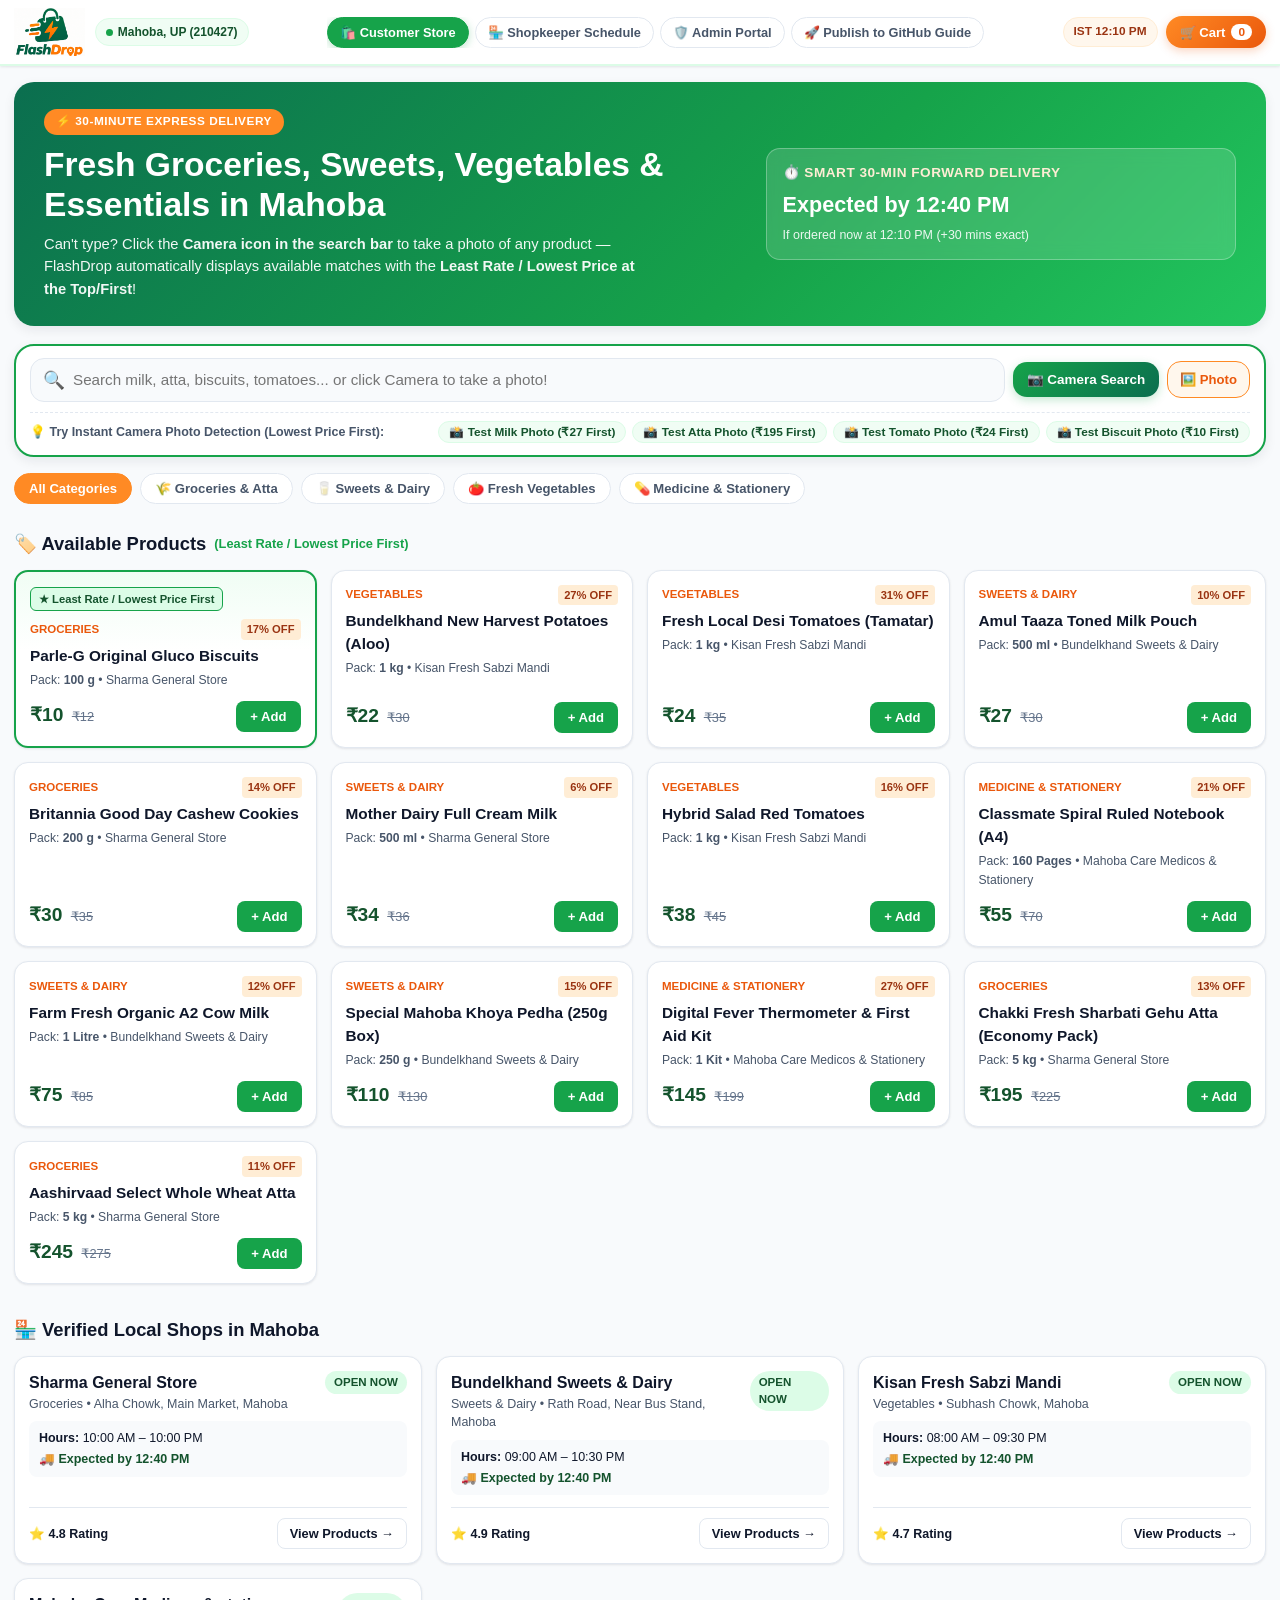
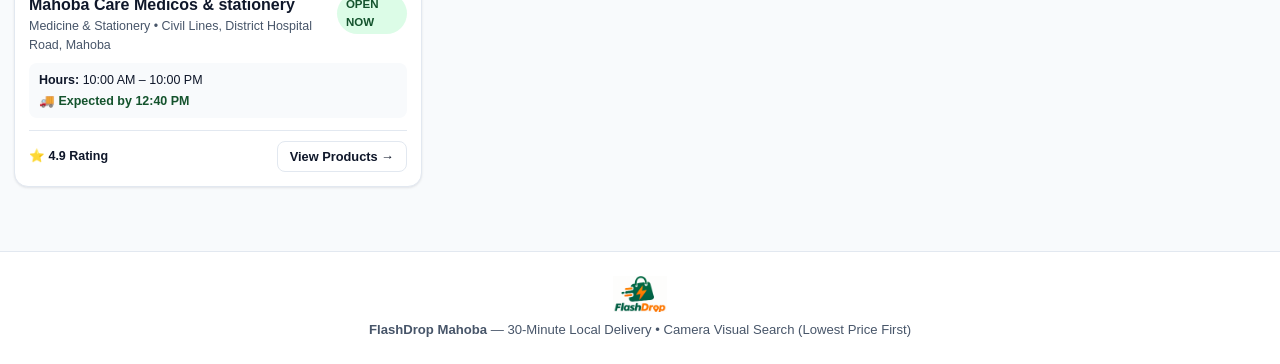
==== flashdrop-website/index.html @ 5004e1a6 "feat: add website storefront and core logic - Initialize FlashDrop website structure and styling - I" ====
<!DOCTYPE html>
<html lang="en">
<head>
  <meta charset="UTF-8" />
  <meta name="viewport" content="width=device-width, initial-scale=1.0" />
  <title>FlashDrop – 30-Minute Local Delivery & Smart Storefront</title>
  <link rel="icon" type="image/png" href="assets/flashdrop-logo.png" />
  <link rel="stylesheet" href="styles.css" />
</head>
<body>

  <!-- ====================================================================
       COMPACT RESPONSIVE HEADER (Official FlashDrop Logo on Left)
       ==================================================================== -->
  <header class="fd-header">
    <div class="fd-header-inner">
      <a href="#" class="fd-brand-group" onclick="switchPortal('customer', document.getElementById('navCustomerBtn')); return false;">
        <img
          src="assets/flashdrop-logo.png"
          alt="FlashDrop Official Logo"
          class="fd-logo-img"
        />
        <span class="fd-location-pill">
          <span class="dot"></span> Mahoba, UP (210427)
        </span>
      </a>

      <!-- Adaptive Portal Navigation -->
      <nav class="fd-nav-tabs" aria-label="Main Navigation">
        <button id="navCustomerBtn" class="fd-nav-btn active" onclick="switchPortal('customer', this)">
          🛍️ Customer Store
        </button>
        <button id="navShopkeeperBtn" class="fd-nav-btn" onclick="switchPortal('shopkeeper', this)">
          🏪 Shopkeeper Schedule
        </button>
        <button id="navAdminBtn" class="fd-nav-btn" onclick="switchPortal('admin', this)">
          🛡️ Admin Portal
        </button>
        <button id="navGithubBtn" class="fd-nav-btn github-btn" onclick="switchPortal('github', this)">
          🚀 Publish to GitHub Guide
        </button>
      </nav>

      <!-- Live IST Clock & Cart -->
      <div class="fd-header-actions">
        <span id="liveIstClock" class="fd-clock-badge">IST 10:00 AM</span>
        <button class="fd-cart-btn" onclick="openCartModal()">
          🛒 Cart <span id="headerCartCount" class="fd-cart-count">0</span>
        </button>
      </div>
    </div>
  </header>

  <!-- ====================================================================
       MAIN CONTAINER
       ==================================================================== -->
  <main class="fd-container">

    <!-- ==================================================================
         PORTAL 1: CUSTOMER STOREFRONT
         ================================================================== -->
    <section id="portal-customer" class="fd-portal-view active">

      <!-- Hero Banner + Smart 30-Minute Forward Delivery Calculator -->
      <div class="fd-hero-banner">
        <div>
          <span class="fd-hero-tag">⚡ 30-Minute Express Delivery</span>
          <h1 class="fd-hero-title">Fresh Groceries, Sweets, Vegetables & Essentials in Mahoba</h1>
          <p class="fd-hero-subtitle">
            Can't type? Click the <strong>Camera icon in the search bar</strong> to take a photo of any product — FlashDrop automatically displays available matches with the <strong>Least Rate / Lowest Price at the Top/First</strong>!
          </p>
        </div>

        <div class="fd-smart-delivery-card">
          <h3>⏱️ Smart 30-Min Forward Delivery</h3>
          <div id="heroLiveEta" class="fd-delivery-eta">Expected by 10:30 AM</div>
          <div id="heroOrderTime" class="fd-delivery-meta">Calculated live from current IST time (+30 mins)</div>
        </div>
      </div>

      <!-- Search Bar with Camera Photo Search & Lowest-Price-First Ranking -->
      <div class="fd-search-section">
        <div class="fd-search-row">
          <div class="fd-search-input-wrap">
            <span style="font-size:1.1rem;">🔍</span>
            <input
              id="fdSearchInput"
              type="text"
              class="fd-search-input"
              placeholder="Search milk, atta, biscuits, tomatoes... or click Camera to take a photo!"
            />
          </div>

          <!-- Hidden File Input for Camera Capture & Gallery Photo -->
          <input
            id="cameraFileInput"
            type="file"
            accept="image/*"
            capture="environment"
            style="display:none;"
            onchange="handlePhotoInput(event)"
          />
          <input
            id="galleryFileInput"
            type="file"
            accept="image/*"
            style="display:none;"
            onchange="handlePhotoInput(event)"
          />

          <button
            type="button"
            class="fd-camera-btn"
            onclick="document.getElementById('cameraFileInput').click()"
            title="Click a photo of any product to find the lowest price available"
          >
            📷 Camera Search
          </button>

          <button
            type="button"
            class="fd-gallery-btn"
            onclick="document.getElementById('galleryFileInput').click()"
            title="Upload product photo from gallery"
          >
            🖼️ Photo
          </button>
        </div>

        <!-- Instant Demo Camera Presets for Quick Testing -->
        <div class="fd-search-helper">
          <span>💡 <strong>Try Instant Camera Photo Detection (Lowest Price First):</strong></span>
          <div class="fd-quick-photo-chips">
            <button class="fd-photo-chip" onclick="triggerQuickCameraPreset('milk', 'Fresh Milk Pack')">📸 Test Milk Photo (₹27 First)</button>
            <button class="fd-photo-chip" onclick="triggerQuickCameraPreset('atta', 'Chakki Fresh Wheat Atta')">📸 Test Atta Photo (₹195 First)</button>
            <button class="fd-photo-chip" onclick="triggerQuickCameraPreset('tomato', 'Fresh Farm Tomatoes')">📸 Test Tomato Photo (₹24 First)</button>
            <button class="fd-photo-chip" onclick="triggerQuickCameraPreset('biscuit', 'Biscuits Pack')">📸 Test Biscuit Photo (₹10 First)</button>
          </div>
        </div>

        <!-- Visual Search & Lowest-Price-First Result Banner -->
        <div id="visualSearchBanner" class="fd-visual-banner"></div>
      </div>

      <!-- Category Filter Pills -->
      <div class="fd-categories">
        <button class="fd-cat-pill active" onclick="selectCategory('All', this)">All Categories</button>
        <button class="fd-cat-pill" onclick="selectCategory('Groceries', this)">🌾 Groceries & Atta</button>
        <button class="fd-cat-pill" onclick="selectCategory('Sweets', this)">🥛 Sweets & Dairy</button>
        <button class="fd-cat-pill" onclick="selectCategory('Vegetables', this)">🍅 Fresh Vegetables</button>
        <button class="fd-cat-pill" onclick="selectCategory('Medicine', this)">💊 Medicine & Stationery</button>
      </div>

      <!-- Products Section (Sorted with Least Rate / Lowest Price First!) -->
      <div id="productsSection" class="fd-section-header">
        <h2 class="fd-section-title">
          🏷️ Available Products <span style="font-size:0.8rem; font-weight:700; color:var(--fd-green-primary);">(Least Rate / Lowest Price First)</span>
        </h2>
      </div>
      <div id="productsGrid" class="fd-grid-products"></div>

      <!-- Local Mahoba Partner Shops -->
      <div class="fd-section-header" style="margin-top:32px;">
        <h2 class="fd-section-title">🏪 Verified Local Shops in Mahoba</h2>
      </div>
      <div id="shopsGrid" class="fd-grid-shops"></div>

    </section>

    <!-- ==================================================================
         PORTAL 2: SHOPKEEPER DASHBOARD & SMART SCHEDULE SYSTEM
         ================================================================== -->
    <section id="portal-shopkeeper" class="fd-portal-view">
      <div class="fd-section-header">
        <h2 class="fd-section-title">🏪 Shopkeeper Smart Schedule & Inventory Dashboard</h2>
        <span id="skLiveStatusBadge" class="fd-status-badge open">OPEN NOW</span>
      </div>

      <div class="fd-two-col">
        <!-- Card 1: Default 10 AM - 10 PM & Auto Opening / Closing -->
        <div class="fd-card">
          <div>
            <h3 style="font-size:1.05rem; font-weight:800; margin-bottom:6px; color:var(--fd-green-deep);">
              ⏰ Shop Timing & Auto-Schedule Control
            </h3>
            <p style="font-size:0.8rem; color:var(--fd-text-secondary); margin-bottom:14px;">
              Default Timing: <strong>10:00 AM Opening</strong> and <strong>10:00 PM Closing</strong>. Auto-Opening and Auto-Closing are ON by default.
            </p>

            <div class="fd-two-col" style="gap:10px;">
              <div class="fd-form-group">
                <label for="skOpeningTime">Default Opening Time</label>
                <input id="skOpeningTime" type="text" class="fd-input" value="10:00 AM" />
              </div>
              <div class="fd-form-group">
                <label for="skClosingTime">Default Closing Time</label>
                <input id="skClosingTime" type="text" class="fd-input" value="10:00 PM" />
              </div>
            </div>

            <div class="fd-form-group" style="display:flex; align-items:center; gap:8px;">
              <input id="skAutoOpen" type="checkbox" checked />
              <label for="skAutoOpen" style="margin:0;"><strong>Automatic Opening ON</strong> (Opens shop automatically at Opening Time)</label>
            </div>

            <div class="fd-form-group" style="display:flex; align-items:center; gap:8px;">
              <input id="skAutoClose" type="checkbox" checked />
              <label for="skAutoClose" style="margin:0;"><strong>Automatic Closing ON</strong> (Closes shop automatically at Closing Time)</label>
            </div>

            <div style="display:flex; gap:8px; flex-wrap:wrap; margin-top:14px;">
              <button class="fd-btn-primary" onclick="saveShopkeeperSchedule()">💾 Save Schedule</button>
              <button class="fd-btn-outline" onclick="setManualShopOverride(true)">Force Open Now</button>
              <button class="fd-btn-orange" onclick="setManualShopOverride(false)">Manual Close Now</button>
            </div>
          </div>
        </div>

        <!-- Card 2: Late-Night Order Decision (Within 30 Mins of Closing) -->
        <div class="fd-card">
          <div>
            <h3 style="font-size:1.05rem; font-weight:800; margin-bottom:6px; color:var(--fd-orange-dark);">
              🌙 Late-Night Order Decision (Near Closing Time)
            </h3>
            <p style="font-size:0.8rem; color:var(--fd-text-secondary); margin-bottom:12px;">
              When an order is placed within 30 minutes before closing (e.g., 9:30 PM – 10:00 PM), choose whether to deliver tonight or schedule for tomorrow's opening (+30 mins):
            </p>

            <div style="display:flex; gap:10px; flex-wrap:wrap; margin-bottom:12px;">
              <button class="fd-btn-primary" onclick="setLateNightDecision('today')">⚡ Deliver Today (+30 Mins)</button>
              <button class="fd-btn-orange" onclick="setLateNightDecision('tomorrow')">🌅 Deliver Tomorrow (Opening + 30 Mins)</button>
            </div>

            <div id="lateNightDecisionPreview" style="background:var(--fd-orange-soft); border:1px solid var(--fd-orange-primary); padding:10px 12px; border-radius:8px; font-size:0.82rem;"></div>

            <!-- Add Product Form -->
            <hr style="border:none; border-top:1px solid var(--fd-border); margin:16px 0;" />
            <h4 style="font-size:0.95rem; font-weight:800; margin-bottom:8px;">➕ Upload New Product to Catalog</h4>
            <form onsubmit="handleAddNewProduct(event)">
              <div class="fd-two-col" style="gap:8px;">
                <div class="fd-form-group">
                  <label>Product Name</label>
                  <input id="newProdName" type="text" class="fd-input" placeholder="e.g. Amul Gold Milk" required />
                </div>
                <div class="fd-form-group">
                  <label>Category</label>
                  <select id="newProdCategory" class="fd-select">
                    <option value="Groceries">Groceries</option>
                    <option value="Sweets & Dairy">Sweets & Dairy</option>
                    <option value="Vegetables">Vegetables</option>
                    <option value="Medicine & Stationery">Medicine & Stationery</option>
                  </select>
                </div>
              </div>
              <div class="fd-two-col" style="gap:8px;">
                <div class="fd-form-group">
                  <label>Selling Rate / Price (₹)</label>
                  <input id="newProdPrice" type="number" class="fd-input" placeholder="25" required />
                </div>
                <div class="fd-form-group">
                  <label>MRP (₹) & Pack Unit</label>
                  <div style="display:flex; gap:6px;">
                    <input id="newProdMrp" type="number" class="fd-input" placeholder="30" required />
                    <input id="newProdUnit" type="text" class="fd-input" placeholder="500 ml" required />
                  </div>
                </div>
              </div>
              <button type="submit" class="fd-btn-primary">Upload Product</button>
            </form>
          </div>
        </div>
      </div>

      <!-- Custom 7-Day Weekly Schedule Table -->
      <div class="fd-card" style="margin-top:16px;">
        <h3 style="font-size:1rem; font-weight:800; margin-bottom:4px;">📅 Custom 7-Day Weekly Schedule (Monday – Sunday)</h3>
        <p style="font-size:0.78rem; color:var(--fd-text-secondary);">
          Customize opening/closing hours for individual days or mark a weekly holiday. Next-day delivery automatically skips closed holidays.
        </p>
        <div style="overflow-x:auto;">
          <table class="fd-schedule-table">
            <thead>
              <tr>
                <th>Day of Week</th>
                <th>Opening Time</th>
                <th>Closing Time</th>
                <th>Status</th>
              </tr>
            </thead>
            <tbody id="skWeeklyTableBody"></tbody>
          </table>
        </div>
      </div>
    </section>

    <!-- ==================================================================
         PORTAL 3: ADMIN PORTAL
         ================================================================== -->
    <section id="portal-admin" class="fd-portal-view">
      <div class="fd-section-header">
        <h2 class="fd-section-title">🛡️ FlashDrop Admin Master Control</h2>
      </div>
      <div class="fd-card">
        <h3 style="font-size:1rem; font-weight:800; margin-bottom:6px;">Registered Mahoba Shops & Schedule Override</h3>
        <p style="font-size:0.8rem; color:var(--fd-text-secondary); margin-bottom:12px;">
          Temporarily disabling a shop closes it for immediate orders while preserving its saved 7-day weekly schedule.
        </p>
        <div style="overflow-x:auto;">
          <table class="fd-schedule-table">
            <thead>
              <tr>
                <th>Shop Name & Location</th>
                <th>Operating Hours</th>
                <th>Live Status</th>
                <th>Admin Action</th>
              </tr>
            </thead>
            <tbody id="adminShopsTableBody"></tbody>
          </table>
        </div>
      </div>
    </section>

    <!-- ==================================================================
         PORTAL 4: STEP-BY-STEP GITHUB PUBLISHING GUIDE
         ================================================================== -->
    <section id="portal-github" class="fd-portal-view">
      <div class="fd-section-header">
        <h2 class="fd-section-title">🚀 Step-by-Step: How to Publish Your FlashDrop Website on GitHub Pages</h2>
      </div>

      <div class="fd-step-card">
        <h3 style="font-size:1rem; font-weight:800; color:var(--fd-green-deep);">📁 Where is the Website Code Located?</h3>
        <p style="font-size:0.86rem; color:var(--fd-text-secondary); margin-top:4px;">
          All website files are cleanly organized inside the <strong><code>/flashdrop-website</code></strong> folder in your project explorer:
        </p>
        <ul style="font-size:0.84rem; margin:8px 0 0 20px; color:var(--fd-text-main);">
          <li><code>flashdrop-website/index.html</code> — Complete responsive HTML structure</li>
          <li><code>flashdrop-website/styles.css</code> — Official FlashDrop Green (<code>#16A34A</code>) & Orange (<code>#FF8A24</code>) styles</li>
          <li><code>flashdrop-website/app.js</code> — Camera Photo Search, Lowest-Price-First ranking, and 30-Minute Delivery engine</li>
          <li><code>flashdrop-website/assets/flashdrop-logo.png</code> — Your official FlashDrop logo</li>
          <li><code>flashdrop-website/GITHUB_PUBLISH_GUIDE.md</code> — Printable step-by-step instructions</li>
        </ul>
      </div>

      <!-- METHOD A: EASIEST NO-CODE BROWSER UPLOAD -->
      <h3 style="margin:20px 0 10px; font-size:1.05rem; font-weight:900; color:var(--fd-orange-dark);">
        Option A: Easiest Method (Upload Directly on GitHub.com — No Terminal Needed)
      </h3>

      <div class="fd-step-card orange">
        <h4>Step 1: Download the Project from AI Studio</h4>
        <p style="font-size:0.84rem; color:var(--fd-text-secondary); margin-top:4px;">
          Click the <strong>Settings / Export</strong> icon in AI Studio and choose <strong>Download ZIP</strong>. Extract the ZIP on your computer and open the <strong><code>flashdrop-website</code></strong> folder.
        </p>
      </div>

      <div class="fd-step-card orange">
        <h4>Step 2: Create a New Repository on GitHub</h4>
        <p style="font-size:0.84rem; color:var(--fd-text-secondary); margin-top:4px;">
          1. Go to <a href="https://github.com/new" target="_blank" rel="noopener">github.com/new</a> and sign in.<br/>
          2. Enter Repository Name: <strong><code>flashdrop-website</code></strong>.<br/>
          3. Select <strong>Public</strong> and click <strong>Create repository</strong>.
        </p>
      </div>

      <div class="fd-step-card orange">
        <h4>Step 3: Upload the Contents of <code>flashdrop-website</code></h4>
        <p style="font-size:0.84rem; color:var(--fd-text-secondary); margin-top:4px;">
          1. On your new GitHub repository page, click <strong>"uploading an existing file"</strong>.<br/>
          2. Drag and drop <code>index.html</code>, <code>styles.css</code>, <code>app.js</code>, <code>GITHUB_PUBLISH_GUIDE.md</code>, and the <code>assets</code> folder from inside <code>flashdrop-website/</code> into the browser window.<br/>
          3. Click the green <strong>Commit changes</strong> button.
        </p>
      </div>

      <div class="fd-step-card orange">
        <h4>Step 4: Turn On Free GitHub Pages Hosting</h4>
        <p style="font-size:0.84rem; color:var(--fd-text-secondary); margin-top:4px;">
          1. Inside your GitHub repository, click <strong>Settings</strong> (top tab) → <strong>Pages</strong> (left sidebar).<br/>
          2. Under <strong>Build and deployment → Branch</strong>, change <code>None</code> to <strong><code>main</code></strong> and folder <strong><code>/ (root)</code></strong>, then click <strong>Save</strong>.<br/>
          3. Wait 60 seconds and refresh — your live website link will appear at:<br/>
          <strong><code>https://&lt;your-github-username&gt;.github.io/flashdrop-website/</code></strong>
        </p>
      </div>

      <!-- METHOD B: GIT COMMAND LINE -->
      <h3 style="margin:24px 0 10px; font-size:1.05rem; font-weight:900; color:var(--fd-green-deep);">
        Option B: Publish Using Git Terminal Commands (One-Click Copy)
      </h3>

      <div class="fd-step-card">
        <h4>Run these commands inside the <code>flashdrop-website</code> folder:</h4>
        <div class="fd-code-box">
          <code id="gitCmdBlock">cd flashdrop-website
git init
git add .
git commit -m "Publish official FlashDrop website"
git branch -M main
git remote add origin https://github.com/YOUR_USERNAME/flashdrop-website.git
git push -u origin main</code>
          <button class="fd-copy-btn" onclick="copyCodeText('gitCmdBlock', this)">Copy Commands</button>
        </div>
      </div>
    </section>

  </main>

  <!-- ====================================================================
       CART & SMART 30-MINUTE CHECKOUT MODAL
       ==================================================================== -->
  <div id="cartModalBackdrop" class="fd-modal-backdrop" onclick="if(event.target===this) closeCartModal()">
    <div class="fd-modal">
      <div style="display:flex; justify-content:space-between; align-items:center; margin-bottom:12px;">
        <h3 style="font-size:1.1rem; font-weight:900;">🛒 Your FlashDrop Cart</h3>
        <button class="fd-btn-outline" onclick="closeCartModal()">Close ✕</button>
      </div>
      <div id="cartItemsContainer"></div>
    </div>
  </div>

  <!-- ====================================================================
       FOOTER
       ==================================================================== -->
  <footer class="fd-footer">
    <div style="max-width:1280px; margin:0 auto; display:flex; flex-direction:column; align-items:center; gap:8px;">
      <img src="assets/flashdrop-logo.png" alt="FlashDrop Logo" style="height:36px; width:auto; object-fit:contain;" />
      <div><strong>FlashDrop Mahoba</strong> — 30-Minute Local Delivery • Camera Visual Search (Lowest Price First)</div>
    </div>
  </footer>

  <script src="app.js"></script>
</body>
</html>
---- flashdrop-website/styles.css ----
/* ==========================================================================
   FlashDrop Official Website & Web Storefront Stylesheet
   Brand Colors: FlashDrop Green (#16A34A / #0B6E4F) & Orange (#FF8A24 / #EA580C)
   Responsive & Adaptive across Mobile, Tablet, Foldable, and Desktop
   ========================================================================== */

:root {
  /* Official FlashDrop Brand Palette (Matches Android App Theme) */
  --fd-green-primary: #16A34A;
  --fd-green-dark: #0B6E4F;
  --fd-green-deep: #14532D;
  --fd-green-light: #DCFCE7;
  --fd-green-soft: #F0FDF4;

  --fd-orange-primary: #FF8A24;
  --fd-orange-dark: #EA580C;
  --fd-orange-deep: #9A3412;
  --fd-orange-light: #FFEDD5;
  --fd-orange-soft: #FFF7ED;

  /* Neutrals & Surfaces */
  --fd-bg: #F8FAFC;
  --fd-surface: #FFFFFF;
  --fd-surface-alt: #F1F5F9;
  --fd-border: #E2E8F0;
  --fd-text-main: #0F172A;
  --fd-text-secondary: #475569;
  --fd-text-muted: #64748B;

  /* Status Colors */
  --fd-danger: #DC2626;
  --fd-danger-light: #FEE2E2;
  --fd-warning: #D97706;
  --fd-warning-light: #FEF3C7;

  /* Elevation & Radius */
  --fd-shadow-sm: 0 1px 3px rgba(15, 23, 42, 0.06), 0 1px 2px rgba(15, 23, 42, 0.04);
  --fd-shadow-md: 0 4px 12px rgba(15, 23, 42, 0.08);
  --fd-shadow-lg: 0 12px 28px rgba(15, 23, 42, 0.12);
  --fd-radius-sm: 8px;
  --fd-radius-md: 14px;
  --fd-radius-lg: 20px;
  --fd-radius-pill: 9999px;
}

* {
  box-sizing: border-box;
  margin: 0;
  padding: 0;
}

html {
  scroll-behavior: smooth;
  -webkit-text-size-adjust: 100%;
}

body {
  font-family: 'Inter', -apple-system, BlinkMacSystemFont, 'Segoe UI', Roboto, Oxygen, Ubuntu, sans-serif;
  background-color: var(--fd-bg);
  color: var(--fd-text-main);
  line-height: 1.5;
  overflow-x: hidden;
}

/* ==========================================================================
   1. RESPONSIVE LOGO SIZING (STRICT PROPORTIONAL FIT, NO CROPPING/STRETCHING)
   Small mobile: 32-36px | Normal mobile: 38-42px | Large mobile: 42-46px | Tablet+: 44-52px
   ========================================================================== */
.fd-logo-img {
  height: 34px;
  width: auto;
  max-width: 150px;
  object-fit: contain;
  display: block;
  flex-shrink: 0;
}

@media (min-width: 380px) {
  .fd-logo-img {
    height: 40px;
    max-width: 170px;
  }
}

@media (min-width: 430px) {
  .fd-logo-img {
    height: 44px;
    max-width: 185px;
  }
}

@media (min-width: 768px) {
  .fd-logo-img {
    height: 48px;
    max-width: 210px;
  }
}

/* ==========================================================================
   2. COMPACT ADAPTIVE HEADER
   ========================================================================== */
.fd-header {
  position: sticky;
  top: 0;
  z-index: 100;
  background: var(--fd-surface);
  border-bottom: 2px solid var(--fd-green-light);
  box-shadow: var(--fd-shadow-sm);
}

.fd-header-inner {
  max-width: 1280px;
  margin: 0 auto;
  padding: 8px 14px;
  display: flex;
  align-items: center;
  justify-content: space-between;
  gap: 10px;
  flex-wrap: wrap;
}

.fd-brand-group {
  display: flex;
  align-items: center;
  gap: 10px;
  text-decoration: none;
  color: inherit;
}

.fd-location-pill {
  display: inline-flex;
  align-items: center;
  gap: 5px;
  background: var(--fd-green-soft);
  border: 1px solid var(--fd-green-light);
  color: var(--fd-green-deep);
  padding: 4px 10px;
  border-radius: var(--fd-radius-pill);
  font-size: 0.75rem;
  font-weight: 700;
}

.fd-location-pill .dot {
  width: 7px;
  height: 7px;
  background: var(--fd-green-primary);
  border-radius: 50%;
  display: inline-block;
}

.fd-nav-tabs {
  display: flex;
  align-items: center;
  gap: 6px;
  overflow-x: auto;
  scrollbar-width: none;
}

.fd-nav-tabs::-webkit-scrollbar {
  display: none;
}

.fd-nav-btn {
  border: 1px solid var(--fd-border);
  background: var(--fd-surface);
  color: var(--fd-text-secondary);
  padding: 7px 12px;
  border-radius: var(--fd-radius-pill);
  font-size: 0.8rem;
  font-weight: 700;
  cursor: pointer;
  white-space: nowrap;
  transition: all 0.2s ease;
  display: inline-flex;
  align-items: center;
  gap: 5px;
}

.fd-nav-btn:hover {
  border-color: var(--fd-green-primary);
  color: var(--fd-green-primary);
  background: var(--fd-green-soft);
}

.fd-nav-btn.active {
  background: var(--fd-green-primary);
  color: #FFFFFF;
  border-color: var(--fd-green-primary);
  box-shadow: 0 2px 8px rgba(22, 163, 74, 0.28);
}

.fd-nav-btn.github-btn.active,
.fd-nav-btn.github-btn:hover {
  background: var(--fd-orange-primary);
  border-color: var(--fd-orange-primary);
  color: #FFFFFF;
}

.fd-header-actions {
  display: flex;
  align-items: center;
  gap: 8px;
}

.fd-clock-badge {
  background: var(--fd-orange-soft);
  border: 1px solid var(--fd-orange-light);
  color: var(--fd-orange-deep);
  font-size: 0.74rem;
  font-weight: 700;
  padding: 5px 10px;
  border-radius: var(--fd-radius-pill);
  white-space: nowrap;
}

.fd-cart-btn {
  background: linear-gradient(135deg, var(--fd-orange-primary), var(--fd-orange-dark));
  color: #FFFFFF;
  border: none;
  padding: 8px 14px;
  border-radius: var(--fd-radius-pill);
  font-weight: 800;
  font-size: 0.82rem;
  cursor: pointer;
  display: inline-flex;
  align-items: center;
  gap: 6px;
  box-shadow: 0 3px 10px rgba(234, 88, 12, 0.25);
}

.fd-cart-count {
  background: #FFFFFF;
  color: var(--fd-orange-dark);
  padding: 1px 7px;
  border-radius: var(--fd-radius-pill);
  font-size: 0.74rem;
  font-weight: 900;
}

/* ==========================================================================
   3. HERO & SMART 30-MINUTE DELIVERY BANNER
   ========================================================================== */
.fd-container {
  max-width: 1280px;
  margin: 0 auto;
  padding: 16px 14px 64px;
}

.fd-hero-banner {
  background: linear-gradient(135deg, var(--fd-green-dark) 0%, var(--fd-green-primary) 62%, #22C55E 100%);
  border-radius: var(--fd-radius-lg);
  padding: 20px;
  color: #FFFFFF;
  display: grid;
  grid-template-columns: 1fr;
  gap: 16px;
  box-shadow: var(--fd-shadow-md);
  margin-bottom: 18px;
  position: relative;
  overflow: hidden;
}

@media (min-width: 768px) {
  .fd-hero-banner {
    grid-template-columns: 1.5fr 1fr;
    align-items: center;
    padding: 26px 30px;
  }
}

.fd-hero-tag {
  display: inline-flex;
  align-items: center;
  gap: 6px;
  background: var(--fd-orange-primary);
  color: #FFFFFF;
  font-weight: 800;
  font-size: 0.74rem;
  padding: 4px 12px;
  border-radius: var(--fd-radius-pill);
  text-transform: uppercase;
  letter-spacing: 0.5px;
  margin-bottom: 10px;
}

.fd-hero-title {
  font-size: clamp(1.35rem, 3vw, 2.1rem);
  font-weight: 900;
  line-height: 1.2;
  margin-bottom: 8px;
}

.fd-hero-subtitle {
  font-size: 0.92rem;
  opacity: 0.94;
  max-width: 600px;
}

.fd-smart-delivery-card {
  background: rgba(255, 255, 255, 0.14);
  backdrop-filter: blur(8px);
  border: 1px solid rgba(255, 255, 255, 0.28);
  border-radius: var(--fd-radius-md);
  padding: 14px 16px;
}

.fd-smart-delivery-card h3 {
  font-size: 0.85rem;
  text-transform: uppercase;
  letter-spacing: 0.5px;
  color: var(--fd-orange-light);
  margin-bottom: 6px;
}

.fd-delivery-eta {
  font-size: 1.35rem;
  font-weight: 900;
  color: #FFFFFF;
  margin-bottom: 4px;
}

.fd-delivery-meta {
  font-size: 0.78rem;
  opacity: 0.9;
}

/* ==========================================================================
   4. SEARCH BAR WITH CAMERA PHOTO SEARCH & LOWEST-PRICE-FIRST SORT
   ========================================================================== */
.fd-search-section {
  background: var(--fd-surface);
  border: 2px solid var(--fd-green-primary);
  border-radius: var(--fd-radius-lg);
  padding: 12px 14px;
  box-shadow: var(--fd-shadow-md);
  margin-bottom: 16px;
}

.fd-search-row {
  display: flex;
  align-items: center;
  gap: 8px;
  flex-wrap: wrap;
}

.fd-search-input-wrap {
  flex: 1;
  min-width: 200px;
  display: flex;
  align-items: center;
  gap: 8px;
  background: var(--fd-bg);
  border: 1px solid var(--fd-border);
  border-radius: var(--fd-radius-md);
  padding: 8px 12px;
}

.fd-search-input {
  width: 100%;
  border: none;
  background: transparent;
  font-size: 0.95rem;
  color: var(--fd-text-main);
  outline: none;
}

.fd-camera-btn {
  background: linear-gradient(135deg, var(--fd-green-primary), var(--fd-green-dark));
  color: #FFFFFF;
  border: none;
  border-radius: var(--fd-radius-md);
  padding: 10px 14px;
  font-size: 0.84rem;
  font-weight: 800;
  cursor: pointer;
  display: inline-flex;
  align-items: center;
  gap: 6px;
  box-shadow: 0 3px 10px rgba(22, 163, 74, 0.25);
  transition: transform 0.15s ease;
}

.fd-camera-btn:hover {
  transform: translateY(-1px);
}

.fd-gallery-btn {
  background: var(--fd-orange-soft);
  color: var(--fd-orange-dark);
  border: 1px solid var(--fd-orange-primary);
  border-radius: var(--fd-radius-md);
  padding: 10px 12px;
  font-size: 0.82rem;
  font-weight: 800;
  cursor: pointer;
  display: inline-flex;
  align-items: center;
  gap: 5px;
}

.fd-search-helper {
  display: flex;
  align-items: center;
  justify-content: space-between;
  flex-wrap: wrap;
  gap: 8px;
  margin-top: 10px;
  padding-top: 8px;
  border-top: 1px dashed var(--fd-border);
  font-size: 0.78rem;
  color: var(--fd-text-secondary);
}

.fd-quick-photo-chips {
  display: flex;
  align-items: center;
  gap: 6px;
  flex-wrap: wrap;
}

.fd-photo-chip {
  background: var(--fd-green-soft);
  border: 1px solid var(--fd-green-light);
  color: var(--fd-green-deep);
  border-radius: var(--fd-radius-pill);
  padding: 3px 10px;
  font-size: 0.74rem;
  font-weight: 700;
  cursor: pointer;
}

.fd-photo-chip:hover {
  background: var(--fd-green-primary);
  color: #FFFFFF;
}

/* Visual Search Result Banner */
.fd-visual-banner {
  margin-top: 12px;
  background: var(--fd-green-soft);
  border: 1.5px solid var(--fd-green-primary);
  border-radius: var(--fd-radius-md);
  padding: 12px 14px;
  display: none;
}

.fd-visual-banner.active {
  display: block;
}

.fd-visual-banner-header {
  display: flex;
  align-items: center;
  justify-content: space-between;
  gap: 10px;
  flex-wrap: wrap;
}

.fd-lowest-highlight {
  margin-top: 10px;
  background: var(--fd-surface);
  border: 1.5px solid var(--fd-orange-primary);
  border-radius: var(--fd-radius-sm);
  padding: 10px 12px;
  display: flex;
  align-items: center;
  justify-content: space-between;
  gap: 10px;
  flex-wrap: wrap;
}

/* ==========================================================================
   5. CATEGORY PILLS & ADAPTIVE GRIDS
   ========================================================================== */
.fd-categories {
  display: flex;
  gap: 8px;
  overflow-x: auto;
  padding-bottom: 6px;
  margin-bottom: 18px;
  scrollbar-width: none;
}

.fd-categories::-webkit-scrollbar {
  display: none;
}

.fd-cat-pill {
  border: 1px solid var(--fd-border);
  background: var(--fd-surface);
  color: var(--fd-text-secondary);
  padding: 7px 14px;
  border-radius: var(--fd-radius-pill);
  font-size: 0.82rem;
  font-weight: 700;
  cursor: pointer;
  white-space: nowrap;
}

.fd-cat-pill.active {
  background: var(--fd-orange-primary);
  color: #FFFFFF;
  border-color: var(--fd-orange-primary);
}

.fd-section-header {
  display: flex;
  align-items: center;
  justify-content: space-between;
  gap: 10px;
  flex-wrap: wrap;
  margin: 20px 0 12px;
}

.fd-section-title {
  font-size: 1.15rem;
  font-weight: 900;
  color: var(--fd-text-main);
  display: flex;
  align-items: center;
  gap: 8px;
}

/* Mobile: 1 column | Tablet: 2 columns | Desktop: 3-4 columns */
.fd-grid-shops,
.fd-grid-products {
  display: grid;
  grid-template-columns: 1fr;
  gap: 14px;
}

@media (min-width: 600px) {
  .fd-grid-shops {
    grid-template-columns: repeat(2, 1fr);
  }
  .fd-grid-products {
    grid-template-columns: repeat(2, 1fr);
  }
}

@media (min-width: 960px) {
  .fd-grid-shops {
    grid-template-columns: repeat(3, 1fr);
  }
  .fd-grid-products {
    grid-template-columns: repeat(3, 1fr);
  }
}

@media (min-width: 1200px) {
  .fd-grid-products {
    grid-template-columns: repeat(4, 1fr);
  }
}

/* Cards */
.fd-card {
  background: var(--fd-surface);
  border: 1px solid var(--fd-border);
  border-radius: var(--fd-radius-md);
  padding: 14px;
  box-shadow: var(--fd-shadow-sm);
  display: flex;
  flex-direction: column;
  justify-content: space-between;
  transition: transform 0.15s ease, box-shadow 0.15s ease;
}

.fd-card:hover {
  transform: translateY(-2px);
  box-shadow: var(--fd-shadow-md);
}

.fd-card.lowest-price-winner {
  border: 2px solid var(--fd-green-primary);
  background: linear-gradient(180deg, #F0FDF4 0%, #FFFFFF 45%);
}

.fd-lowest-badge {
  display: inline-flex;
  align-items: center;
  gap: 4px;
  background: var(--fd-green-light);
  border: 1px solid var(--fd-green-primary);
  color: var(--fd-green-deep);
  font-size: 0.7rem;
  font-weight: 900;
  padding: 3px 8px;
  border-radius: 6px;
  margin-bottom: 8px;
  width: fit-content;
}

.fd-status-badge {
  display: inline-flex;
  align-items: center;
  gap: 4px;
  font-size: 0.72rem;
  font-weight: 800;
  padding: 3px 9px;
  border-radius: var(--fd-radius-pill);
}

.fd-status-badge.open {
  background: var(--fd-green-light);
  color: var(--fd-green-deep);
}

.fd-status-badge.closed {
  background: var(--fd-danger-light);
  color: var(--fd-danger);
}

.fd-price-row {
  display: flex;
  align-items: baseline;
  justify-content: space-between;
  margin-top: 12px;
  gap: 8px;
}

.fd-price {
  font-size: 1.2rem;
  font-weight: 900;
  color: var(--fd-green-deep);
}

.fd-mrp {
  font-size: 0.8rem;
  color: var(--fd-text-muted);
  text-decoration: line-through;
  margin-left: 4px;
}

.fd-btn-primary {
  background: var(--fd-green-primary);
  color: #FFFFFF;
  border: none;
  padding: 8px 14px;
  border-radius: var(--fd-radius-sm);
  font-weight: 800;
  font-size: 0.82rem;
  cursor: pointer;
  transition: background 0.15s ease;
}

.fd-btn-primary:hover {
  background: var(--fd-green-dark);
}

.fd-btn-orange {
  background: var(--fd-orange-primary);
  color: #FFFFFF;
  border: none;
  padding: 8px 14px;
  border-radius: var(--fd-radius-sm);
  font-weight: 800;
  font-size: 0.82rem;
  cursor: pointer;
}

.fd-btn-orange:hover {
  background: var(--fd-orange-dark);
}

.fd-btn-outline {
  background: transparent;
  color: var(--fd-text-main);
  border: 1px solid var(--fd-border);
  padding: 7px 12px;
  border-radius: var(--fd-radius-sm);
  font-weight: 700;
  font-size: 0.8rem;
  cursor: pointer;
}

/* ==========================================================================
   6. PORTAL PANELS (SHOPKEEPER, ADMIN, GITHUB STEP-BY-STEP GUIDE)
   ========================================================================== */
.fd-portal-view {
  display: none;
}

.fd-portal-view.active {
  display: block;
}

.fd-two-col {
  display: grid;
  grid-template-columns: 1fr;
  gap: 16px;
}

@media (min-width: 840px) {
  .fd-two-col {
    grid-template-columns: 1fr 1fr;
  }
}

.fd-form-group {
  margin-bottom: 12px;
}

.fd-form-group label {
  display: block;
  font-size: 0.8rem;
  font-weight: 700;
  color: var(--fd-text-secondary);
  margin-bottom: 4px;
}

.fd-input,
.fd-select {
  width: 100%;
  padding: 9px 12px;
  border: 1px solid var(--fd-border);
  border-radius: var(--fd-radius-sm);
  font-size: 0.9rem;
  background: var(--fd-bg);
}

.fd-schedule-table {
  width: 100%;
  border-collapse: collapse;
  font-size: 0.82rem;
  margin-top: 10px;
}

.fd-schedule-table th,
.fd-schedule-table td {
  padding: 8px 6px;
  border-bottom: 1px solid var(--fd-border);
  text-align: left;
}

/* GitHub Step-by-Step Guide Styling */
.fd-step-card {
  background: var(--fd-surface);
  border-left: 5px solid var(--fd-green-primary);
  border-radius: var(--fd-radius-md);
  padding: 16px 18px;
  box-shadow: var(--fd-shadow-sm);
  margin-bottom: 14px;
}

.fd-step-card.orange {
  border-left-color: var(--fd-orange-primary);
}

.fd-code-box {
  background: #0F172A;
  color: #F8FAFC;
  border-radius: var(--fd-radius-sm);
  padding: 12px 14px;
  font-family: 'JetBrains Mono', 'Fira Code', monospace;
  font-size: 0.82rem;
  overflow-x: auto;
  margin-top: 8px;
  display: flex;
  align-items: center;
  justify-content: space-between;
  gap: 12px;
}

.fd-copy-btn {
  background: var(--fd-orange-primary);
  color: #FFFFFF;
  border: none;
  border-radius: 6px;
  padding: 5px 10px;
  font-size: 0.74rem;
  font-weight: 800;
  cursor: pointer;
  flex-shrink: 0;
}

/* Cart Drawer Modal */
.fd-modal-backdrop {
  position: fixed;
  inset: 0;
  background: rgba(15, 23, 42, 0.55);
  z-index: 200;
  display: none;
  align-items: center;
  justify-content: center;
  padding: 16px;
}

.fd-modal-backdrop.open {
  display: flex;
}

.fd-modal {
  background: var(--fd-surface);
  border-radius: var(--fd-radius-lg);
  max-width: 520px;
  width: 100%;
  max-height: 90vh;
  overflow-y: auto;
  padding: 20px;
  box-shadow: var(--fd-shadow-lg);
}

.fd-footer {
  background: var(--fd-surface);
  border-top: 1px solid var(--fd-border);
  padding: 24px 14px;
  text-align: center;
  color: var(--fd-text-secondary);
  font-size: 0.82rem;
}
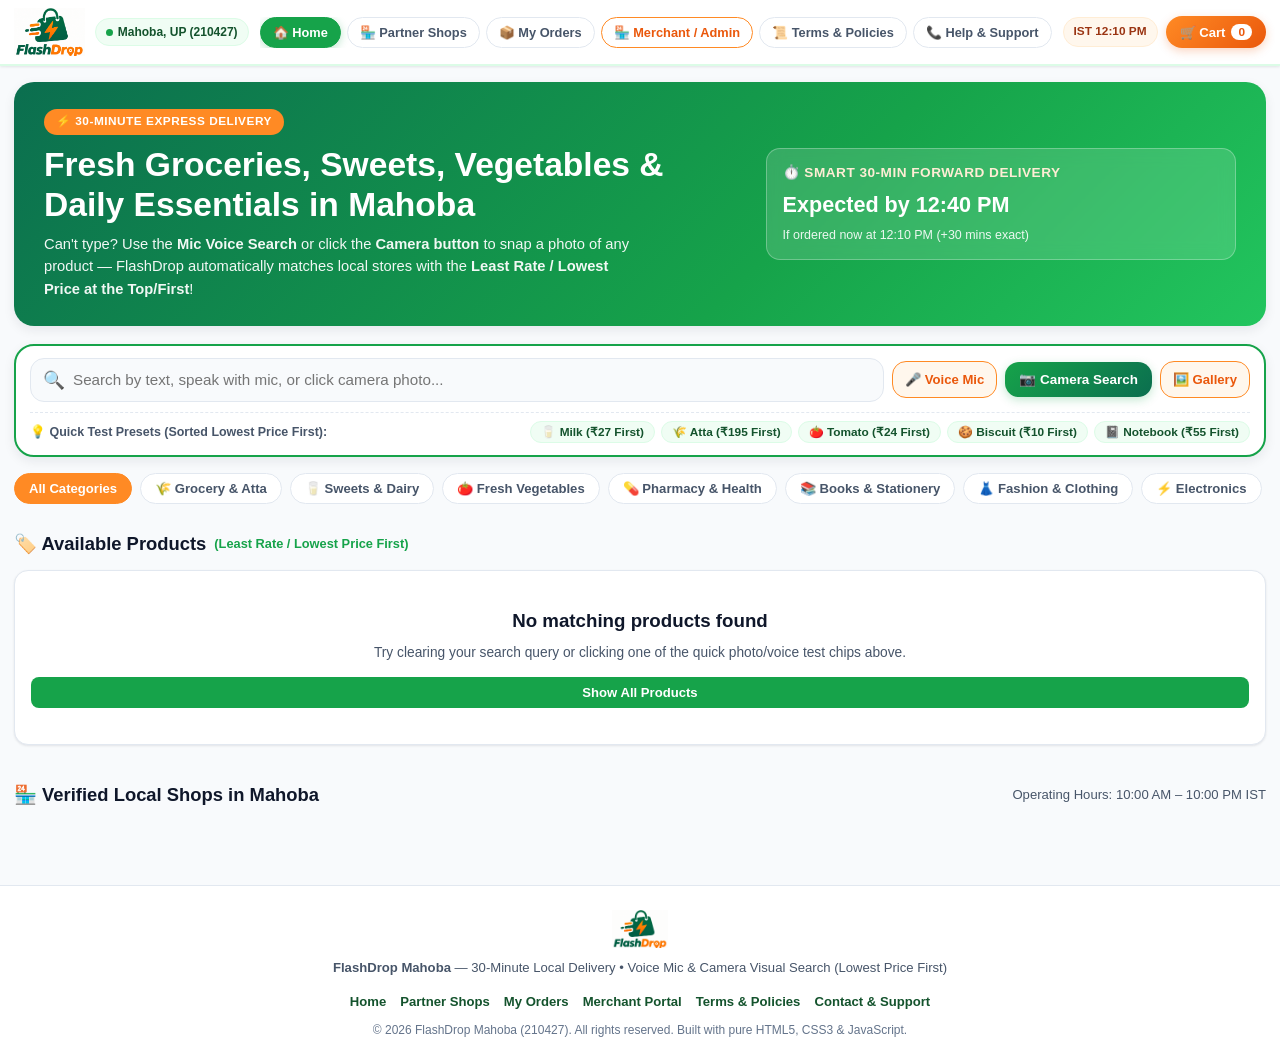
==== commit 8b2f3e97: "feat(ui): add multi-shop price comparison component Implement MultiShopPriceComparisonCard to enable" ====
--- a/flashdrop-website/index.html
+++ b/flashdrop-website/index.html
@@ -3,18 +3,18 @@
 <head>
   <meta charset="UTF-8" />
   <meta name="viewport" content="width=device-width, initial-scale=1.0" />
-  <title>FlashDrop – 30-Minute Local Delivery & Smart Storefront</title>
+  <title>FlashDrop – 30-Minute Local Delivery in Mahoba</title>
   <link rel="icon" type="image/png" href="assets/flashdrop-logo.png" />
   <link rel="stylesheet" href="styles.css" />
 </head>
 <body>
 
   <!-- ====================================================================
-       COMPACT RESPONSIVE HEADER (Official FlashDrop Logo on Left)
+       1. TOP HEADER & NAVIGATION
        ==================================================================== -->
   <header class="fd-header">
     <div class="fd-header-inner">
-      <a href="#" class="fd-brand-group" onclick="switchPortal('customer', document.getElementById('navCustomerBtn')); return false;">
+      <a href="#" class="fd-brand-group" onclick="switchPortal('home', document.getElementById('navHomeBtn')); return false;">
         <img
           src="assets/flashdrop-logo.png"
           alt="FlashDrop Official Logo"
@@ -25,23 +25,29 @@
         </span>
       </a>
 
-      <!-- Adaptive Portal Navigation -->
+      <!-- Main Navigation Tabs -->
       <nav class="fd-nav-tabs" aria-label="Main Navigation">
-        <button id="navCustomerBtn" class="fd-nav-btn active" onclick="switchPortal('customer', this)">
-          🛍️ Customer Store
-        </button>
-        <button id="navShopkeeperBtn" class="fd-nav-btn" onclick="switchPortal('shopkeeper', this)">
-          🏪 Shopkeeper Schedule
-        </button>
-        <button id="navAdminBtn" class="fd-nav-btn" onclick="switchPortal('admin', this)">
-          🛡️ Admin Portal
-        </button>
-        <button id="navGithubBtn" class="fd-nav-btn github-btn" onclick="switchPortal('github', this)">
-          🚀 Publish to GitHub Guide
+        <button id="navHomeBtn" class="fd-nav-btn active" onclick="switchPortal('home', this)">
+          🏠 Home
+        </button>
+        <button id="navShopsBtn" class="fd-nav-btn" onclick="switchPortal('shops', this)">
+          🏪 Partner Shops
+        </button>
+        <button id="navOrdersBtn" class="fd-nav-btn" onclick="switchPortal('orders', this)">
+          📦 My Orders <span id="navOrdersBadge" class="fd-cart-count" style="display:none; margin-left:4px;">0</span>
+        </button>
+        <button id="navPortalBtn" class="fd-nav-btn" onclick="switchPortal('portal', this)" style="border-color:var(--fd-orange-primary); color:var(--fd-orange-dark);">
+          🏪 Merchant / Admin
+        </button>
+        <button id="navTermsBtn" class="fd-nav-btn" onclick="switchPortal('terms', this)">
+          📜 Terms &amp; Policies
+        </button>
+        <button id="navContactBtn" class="fd-nav-btn" onclick="switchPortal('contact', this)">
+          📞 Help &amp; Support
         </button>
       </nav>
 
-      <!-- Live IST Clock & Cart -->
+      <!-- Live Clock & Cart Trigger -->
       <div class="fd-header-actions">
         <span id="liveIstClock" class="fd-clock-badge">IST 10:00 AM</span>
         <button class="fd-cart-btn" onclick="openCartModal()">
@@ -52,33 +58,33 @@
   </header>
 
   <!-- ====================================================================
-       MAIN CONTAINER
+       2. MAIN CONTENT CONTAINER
        ==================================================================== -->
   <main class="fd-container">
 
     <!-- ==================================================================
-         PORTAL 1: CUSTOMER STOREFRONT
+         PAGE 1: HOME (CUSTOMER STOREFRONT)
          ================================================================== -->
-    <section id="portal-customer" class="fd-portal-view active">
-
-      <!-- Hero Banner + Smart 30-Minute Forward Delivery Calculator -->
+    <section id="portal-home" class="fd-portal-view active">
+
+      <!-- Hero Banner + Live 30-Minute Forward Delivery Engine -->
       <div class="fd-hero-banner">
         <div>
           <span class="fd-hero-tag">⚡ 30-Minute Express Delivery</span>
-          <h1 class="fd-hero-title">Fresh Groceries, Sweets, Vegetables & Essentials in Mahoba</h1>
+          <h1 class="fd-hero-title">Fresh Groceries, Sweets, Vegetables &amp; Daily Essentials in Mahoba</h1>
           <p class="fd-hero-subtitle">
-            Can't type? Click the <strong>Camera icon in the search bar</strong> to take a photo of any product — FlashDrop automatically displays available matches with the <strong>Least Rate / Lowest Price at the Top/First</strong>!
+            Can't type? Use the <strong>Mic Voice Search</strong> or click the <strong>Camera button</strong> to snap a photo of any product — FlashDrop automatically matches local stores with the <strong>Least Rate / Lowest Price at the Top/First</strong>!
           </p>
         </div>
 
         <div class="fd-smart-delivery-card">
           <h3>⏱️ Smart 30-Min Forward Delivery</h3>
           <div id="heroLiveEta" class="fd-delivery-eta">Expected by 10:30 AM</div>
-          <div id="heroOrderTime" class="fd-delivery-meta">Calculated live from current IST time (+30 mins)</div>
-        </div>
-      </div>
-
-      <!-- Search Bar with Camera Photo Search & Lowest-Price-First Ranking -->
+          <div id="heroOrderTime" class="fd-delivery-meta">Calculated live from current IST time (+30 mins exact)</div>
+        </div>
+      </div>
+
+      <!-- Multi-Modal Search Bar (Text, Voice Mic, Camera Photo) -->
       <div class="fd-search-section">
         <div class="fd-search-row">
           <div class="fd-search-input-wrap">
@@ -87,11 +93,11 @@
               id="fdSearchInput"
               type="text"
               class="fd-search-input"
-              placeholder="Search milk, atta, biscuits, tomatoes... or click Camera to take a photo!"
+              placeholder="Search by text, speak with mic, or click camera photo..."
             />
           </div>
 
-          <!-- Hidden File Input for Camera Capture & Gallery Photo -->
+          <!-- Hidden File Inputs -->
           <input
             id="cameraFileInput"
             type="file"
@@ -108,50 +114,68 @@
             onchange="handlePhotoInput(event)"
           />
 
+          <!-- Microphone Voice Button -->
+          <button
+            id="fdMicBtn"
+            type="button"
+            class="fd-gallery-btn"
+            onclick="startVoiceSearch()"
+            title="Speak product name with Microphone"
+          >
+            🎤 Voice Mic
+          </button>
+
+          <!-- Camera Photo Button -->
           <button
             type="button"
             class="fd-camera-btn"
             onclick="document.getElementById('cameraFileInput').click()"
-            title="Click a photo of any product to find the lowest price available"
+            title="Click a photo of any product to find lowest price available"
           >
             📷 Camera Search
           </button>
 
+          <!-- Gallery Button -->
           <button
             type="button"
             class="fd-gallery-btn"
             onclick="document.getElementById('galleryFileInput').click()"
-            title="Upload product photo from gallery"
+            title="Upload photo from gallery"
           >
-            🖼️ Photo
+            🖼️ Gallery
           </button>
         </div>
 
-        <!-- Instant Demo Camera Presets for Quick Testing -->
+        <!-- Quick Demo Voice & Camera Presets -->
         <div class="fd-search-helper">
-          <span>💡 <strong>Try Instant Camera Photo Detection (Lowest Price First):</strong></span>
+          <span>💡 <strong>Quick Test Presets (Sorted Lowest Price First):</strong></span>
           <div class="fd-quick-photo-chips">
-            <button class="fd-photo-chip" onclick="triggerQuickCameraPreset('milk', 'Fresh Milk Pack')">📸 Test Milk Photo (₹27 First)</button>
-            <button class="fd-photo-chip" onclick="triggerQuickCameraPreset('atta', 'Chakki Fresh Wheat Atta')">📸 Test Atta Photo (₹195 First)</button>
-            <button class="fd-photo-chip" onclick="triggerQuickCameraPreset('tomato', 'Fresh Farm Tomatoes')">📸 Test Tomato Photo (₹24 First)</button>
-            <button class="fd-photo-chip" onclick="triggerQuickCameraPreset('biscuit', 'Biscuits Pack')">📸 Test Biscuit Photo (₹10 First)</button>
+            <button class="fd-photo-chip" onclick="applyPresetSearch('milk', 'Fresh Milk Pack')">🥛 Milk (₹27 First)</button>
+            <button class="fd-photo-chip" onclick="applyPresetSearch('atta', 'Chakki Fresh Gehu Atta')">🌾 Atta (₹195 First)</button>
+            <button class="fd-photo-chip" onclick="applyPresetSearch('tomato', 'Fresh Farm Tomatoes')">🍅 Tomato (₹24 First)</button>
+            <button class="fd-photo-chip" onclick="applyPresetSearch('biscuit', 'Biscuits Pack')">🍪 Biscuit (₹10 First)</button>
+            <button class="fd-photo-chip" onclick="applyPresetSearch('notebook', 'Stationery Notebook')">📓 Notebook (₹55 First)</button>
           </div>
         </div>
 
-        <!-- Visual Search & Lowest-Price-First Result Banner -->
+        <!-- Visual / Voice Search Result Banner -->
         <div id="visualSearchBanner" class="fd-visual-banner"></div>
       </div>
 
       <!-- Category Filter Pills -->
       <div class="fd-categories">
         <button class="fd-cat-pill active" onclick="selectCategory('All', this)">All Categories</button>
-        <button class="fd-cat-pill" onclick="selectCategory('Groceries', this)">🌾 Groceries & Atta</button>
-        <button class="fd-cat-pill" onclick="selectCategory('Sweets', this)">🥛 Sweets & Dairy</button>
+        <button class="fd-cat-pill" onclick="selectCategory('Grocery', this)">🌾 Grocery &amp; Atta</button>
+        <button class="fd-cat-pill" onclick="selectCategory('Sweets', this)">🥛 Sweets &amp; Dairy</button>
         <button class="fd-cat-pill" onclick="selectCategory('Vegetables', this)">🍅 Fresh Vegetables</button>
-        <button class="fd-cat-pill" onclick="selectCategory('Medicine', this)">💊 Medicine & Stationery</button>
-      </div>
-
-      <!-- Products Section (Sorted with Least Rate / Lowest Price First!) -->
+        <button class="fd-cat-pill" onclick="selectCategory('Pharmacy', this)">💊 Pharmacy &amp; Health</button>
+        <button class="fd-cat-pill" onclick="selectCategory('Books', this)">📚 Books &amp; Stationery</button>
+        <button class="fd-cat-pill" onclick="selectCategory('Fashion', this)">👗 Fashion &amp; Clothing</button>
+        <button class="fd-cat-pill" onclick="selectCategory('Electronics', this)">⚡ Electronics</button>
+        <button class="fd-cat-pill" onclick="selectCategory('Printing', this)">🖨️ Printing Press</button>
+      </div>
+
+      <!-- Products Grid Section (Sorted Lowest Price First!) -->
       <div id="productsSection" class="fd-section-header">
         <h2 class="fd-section-title">
           🏷️ Available Products <span style="font-size:0.8rem; font-weight:700; color:var(--fd-green-primary);">(Least Rate / Lowest Price First)</span>
@@ -159,32 +183,56 @@
       </div>
       <div id="productsGrid" class="fd-grid-products"></div>
 
-      <!-- Local Mahoba Partner Shops -->
-      <div class="fd-section-header" style="margin-top:32px;">
+      <!-- Partner Shops Section -->
+      <div class="fd-section-header" style="margin-top:36px;">
         <h2 class="fd-section-title">🏪 Verified Local Shops in Mahoba</h2>
+        <span style="font-size:0.82rem; color:var(--fd-text-secondary);">Operating Hours: 10:00 AM – 10:00 PM IST</span>
       </div>
       <div id="shopsGrid" class="fd-grid-shops"></div>
 
     </section>
 
     <!-- ==================================================================
-         PORTAL 2: SHOPKEEPER DASHBOARD & SMART SCHEDULE SYSTEM
+         PAGE 2: PARTNER SHOPS DIRECTORY
          ================================================================== -->
-    <section id="portal-shopkeeper" class="fd-portal-view">
+    <section id="portal-shops" class="fd-portal-view">
       <div class="fd-section-header">
-        <h2 class="fd-section-title">🏪 Shopkeeper Smart Schedule & Inventory Dashboard</h2>
+        <h2 class="fd-section-title">🏪 Verified Partner Shops in Mahoba</h2>
+      </div>
+      <p style="font-size:0.9rem; color:var(--fd-text-secondary); margin-bottom:16px;">
+        Explore all verified Mahoba kirana stores, sweet shops, printing presses, and pharmacies. Click <strong>"View Products →"</strong> on any store to view its exclusive catalog and add items directly to your cart.
+      </p>
+      <div id="shopsDirectoryGrid" class="fd-grid-shops"></div>
+    </section>
+
+    <!-- ==================================================================
+         PAGE 3: MY ORDERS & 30-MINUTE DELIVERY TRACKER
+         ================================================================== -->
+    <section id="portal-orders" class="fd-portal-view">
+      <div class="fd-section-header">
+        <h2 class="fd-section-title">📦 My Orders &amp; Live Delivery Tracking</h2>
+      </div>
+      <div id="ordersContainer"></div>
+    </section>
+
+    <!-- ==================================================================
+         PAGE 4: SHOPKEEPER & ADMIN MANAGEMENT PORTAL
+         ================================================================== -->
+    <section id="portal-portal" class="fd-portal-view">
+      <div class="fd-section-header">
+        <h2 class="fd-section-title">🏪 Merchant &amp; Administrator Dashboard</h2>
         <span id="skLiveStatusBadge" class="fd-status-badge open">OPEN NOW</span>
       </div>
 
       <div class="fd-two-col">
-        <!-- Card 1: Default 10 AM - 10 PM & Auto Opening / Closing -->
+        <!-- Shop Schedule Control -->
         <div class="fd-card">
           <div>
             <h3 style="font-size:1.05rem; font-weight:800; margin-bottom:6px; color:var(--fd-green-deep);">
-              ⏰ Shop Timing & Auto-Schedule Control
+              ⏰ Shop Operating Hours &amp; Auto Opening/Closing
             </h3>
             <p style="font-size:0.8rem; color:var(--fd-text-secondary); margin-bottom:14px;">
-              Default Timing: <strong>10:00 AM Opening</strong> and <strong>10:00 PM Closing</strong>. Auto-Opening and Auto-Closing are ON by default.
+              Default Hours: <strong>10:00 AM Opening</strong> and <strong>10:00 PM Closing</strong>. Automatic opening and closing keep customer delivery calculations 100% accurate.
             </p>
 
             <div class="fd-two-col" style="gap:10px;">
@@ -200,12 +248,12 @@
 
             <div class="fd-form-group" style="display:flex; align-items:center; gap:8px;">
               <input id="skAutoOpen" type="checkbox" checked />
-              <label for="skAutoOpen" style="margin:0;"><strong>Automatic Opening ON</strong> (Opens shop automatically at Opening Time)</label>
+              <label for="skAutoOpen" style="margin:0;"><strong>Automatic Opening ON</strong> (Opens shop automatically at opening time)</label>
             </div>
 
             <div class="fd-form-group" style="display:flex; align-items:center; gap:8px;">
               <input id="skAutoClose" type="checkbox" checked />
-              <label for="skAutoClose" style="margin:0;"><strong>Automatic Closing ON</strong> (Closes shop automatically at Closing Time)</label>
+              <label for="skAutoClose" style="margin:0;"><strong>Automatic Closing ON</strong> (Closes shop automatically at closing time)</label>
             </div>
 
             <div style="display:flex; gap:8px; flex-wrap:wrap; margin-top:14px;">
@@ -216,103 +264,80 @@
           </div>
         </div>
 
-        <!-- Card 2: Late-Night Order Decision (Within 30 Mins of Closing) -->
+        <!-- Late-Night Order Decision & Product Upload -->
         <div class="fd-card">
           <div>
             <h3 style="font-size:1.05rem; font-weight:800; margin-bottom:6px; color:var(--fd-orange-dark);">
-              🌙 Late-Night Order Decision (Near Closing Time)
+              🌙 Late-Night Order Decision (Within 30 Mins of Closing)
             </h3>
             <p style="font-size:0.8rem; color:var(--fd-text-secondary); margin-bottom:12px;">
-              When an order is placed within 30 minutes before closing (e.g., 9:30 PM – 10:00 PM), choose whether to deliver tonight or schedule for tomorrow's opening (+30 mins):
+              When a customer places an order within 30 minutes of closing (e.g., 9:30 PM – 10:00 PM), select how FlashDrop should handle fulfillment:
             </p>
 
             <div style="display:flex; gap:10px; flex-wrap:wrap; margin-bottom:12px;">
-              <button class="fd-btn-primary" onclick="setLateNightDecision('today')">⚡ Deliver Today (+30 Mins)</button>
+              <button class="fd-btn-primary" onclick="setLateNightDecision('today')">⚡ Deliver Tonight (+30 Mins)</button>
               <button class="fd-btn-orange" onclick="setLateNightDecision('tomorrow')">🌅 Deliver Tomorrow (Opening + 30 Mins)</button>
             </div>
 
             <div id="lateNightDecisionPreview" style="background:var(--fd-orange-soft); border:1px solid var(--fd-orange-primary); padding:10px 12px; border-radius:8px; font-size:0.82rem;"></div>
 
-            <!-- Add Product Form -->
+            <!-- Upload Product Form -->
             <hr style="border:none; border-top:1px solid var(--fd-border); margin:16px 0;" />
-            <h4 style="font-size:0.95rem; font-weight:800; margin-bottom:8px;">➕ Upload New Product to Catalog</h4>
+            <h4 style="font-size:0.95rem; font-weight:800; margin-bottom:8px;">➕ Add New Product to Store Catalog</h4>
             <form onsubmit="handleAddNewProduct(event)">
               <div class="fd-two-col" style="gap:8px;">
                 <div class="fd-form-group">
                   <label>Product Name</label>
-                  <input id="newProdName" type="text" class="fd-input" placeholder="e.g. Amul Gold Milk" required />
+                  <input id="newProdName" type="text" class="fd-input" placeholder="e.g. Amul Gold Milk 1L" required />
                 </div>
                 <div class="fd-form-group">
                   <label>Category</label>
                   <select id="newProdCategory" class="fd-select">
-                    <option value="Groceries">Groceries</option>
-                    <option value="Sweets & Dairy">Sweets & Dairy</option>
+                    <option value="Grocery">Grocery</option>
+                    <option value="Sweets">Sweets &amp; Dairy</option>
                     <option value="Vegetables">Vegetables</option>
-                    <option value="Medicine & Stationery">Medicine & Stationery</option>
+                    <option value="Pharmacy">Pharmacy</option>
+                    <option value="Books">Books &amp; Stationery</option>
+                    <option value="Fashion">Fashion</option>
+                    <option value="Electronics">Electronics</option>
+                    <option value="Printing">Printing Press</option>
                   </select>
                 </div>
               </div>
               <div class="fd-two-col" style="gap:8px;">
                 <div class="fd-form-group">
-                  <label>Selling Rate / Price (₹)</label>
-                  <input id="newProdPrice" type="number" class="fd-input" placeholder="25" required />
+                  <label>Selling Price (₹)</label>
+                  <input id="newProdPrice" type="number" class="fd-input" placeholder="32" required />
                 </div>
                 <div class="fd-form-group">
-                  <label>MRP (₹) & Pack Unit</label>
+                  <label>MRP &amp; Unit</label>
                   <div style="display:flex; gap:6px;">
-                    <input id="newProdMrp" type="number" class="fd-input" placeholder="30" required />
+                    <input id="newProdMrp" type="number" class="fd-input" placeholder="35" required />
                     <input id="newProdUnit" type="text" class="fd-input" placeholder="500 ml" required />
                   </div>
                 </div>
               </div>
-              <button type="submit" class="fd-btn-primary">Upload Product</button>
+              <button type="submit" class="fd-btn-primary">Upload Product to Catalog</button>
             </form>
           </div>
         </div>
       </div>
 
-      <!-- Custom 7-Day Weekly Schedule Table -->
+      <!-- Admin Master Shops Control -->
       <div class="fd-card" style="margin-top:16px;">
-        <h3 style="font-size:1rem; font-weight:800; margin-bottom:4px;">📅 Custom 7-Day Weekly Schedule (Monday – Sunday)</h3>
-        <p style="font-size:0.78rem; color:var(--fd-text-secondary);">
-          Customize opening/closing hours for individual days or mark a weekly holiday. Next-day delivery automatically skips closed holidays.
+        <h3 style="font-size:1rem; font-weight:800; margin-bottom:4px;">🛡️ Administrator Shop Control</h3>
+        <p style="font-size:0.8rem; color:var(--fd-text-secondary); margin-bottom:12px;">
+          Temporarily disable shops for immediate deliveries during emergencies while preserving their full 7-day schedule.
         </p>
         <div style="overflow-x:auto;">
           <table class="fd-schedule-table">
             <thead>
               <tr>
-                <th>Day of Week</th>
-                <th>Opening Time</th>
-                <th>Closing Time</th>
+                <th>Shop Name &amp; Address</th>
+                <th>Category</th>
+                <th>Standard Hours</th>
                 <th>Status</th>
-              </tr>
-            </thead>
-            <tbody id="skWeeklyTableBody"></tbody>
-          </table>
-        </div>
-      </div>
-    </section>
-
-    <!-- ==================================================================
-         PORTAL 3: ADMIN PORTAL
-         ================================================================== -->
-    <section id="portal-admin" class="fd-portal-view">
-      <div class="fd-section-header">
-        <h2 class="fd-section-title">🛡️ FlashDrop Admin Master Control</h2>
-      </div>
-      <div class="fd-card">
-        <h3 style="font-size:1rem; font-weight:800; margin-bottom:6px;">Registered Mahoba Shops & Schedule Override</h3>
-        <p style="font-size:0.8rem; color:var(--fd-text-secondary); margin-bottom:12px;">
-          Temporarily disabling a shop closes it for immediate orders while preserving its saved 7-day weekly schedule.
-        </p>
-        <div style="overflow-x:auto;">
-          <table class="fd-schedule-table">
-            <thead>
-              <tr>
-                <th>Shop Name & Location</th>
-                <th>Operating Hours</th>
-                <th>Live Status</th>
-                <th>Admin Action</th>
+                <th>Action</th>
               </tr>
             </thead>
             <tbody id="adminShopsTableBody"></tbody>
@@ -322,112 +347,159 @@
     </section>
 
     <!-- ==================================================================
-         PORTAL 4: STEP-BY-STEP GITHUB PUBLISHING GUIDE
+         PAGE 5: TERMS & CONDITIONS
          ================================================================== -->
-    <section id="portal-github" class="fd-portal-view">
+    <section id="portal-terms" class="fd-portal-view">
       <div class="fd-section-header">
-        <h2 class="fd-section-title">🚀 Step-by-Step: How to Publish Your FlashDrop Website on GitHub Pages</h2>
+        <h2 class="fd-section-title">📜 Terms &amp; Conditions</h2>
       </div>
 
       <div class="fd-step-card">
-        <h3 style="font-size:1rem; font-weight:800; color:var(--fd-green-deep);">📁 Where is the Website Code Located?</h3>
-        <p style="font-size:0.86rem; color:var(--fd-text-secondary); margin-top:4px;">
-          All website files are cleanly organized inside the <strong><code>/flashdrop-website</code></strong> folder in your project explorer:
+        <h3 style="font-size:1rem; font-weight:800; color:var(--fd-green-deep);">1. 30-Minute Delivery Guarantee in Mahoba</h3>
+        <p style="font-size:0.85rem; color:var(--fd-text-secondary); margin-top:4px;">
+          Orders placed with open partner stores are delivered within <strong>30 minutes</strong> of order confirmation. During severe weather or closed hours, orders are scheduled for the next working morning.
         </p>
-        <ul style="font-size:0.84rem; margin:8px 0 0 20px; color:var(--fd-text-main);">
-          <li><code>flashdrop-website/index.html</code> — Complete responsive HTML structure</li>
-          <li><code>flashdrop-website/styles.css</code> — Official FlashDrop Green (<code>#16A34A</code>) & Orange (<code>#FF8A24</code>) styles</li>
-          <li><code>flashdrop-website/app.js</code> — Camera Photo Search, Lowest-Price-First ranking, and 30-Minute Delivery engine</li>
-          <li><code>flashdrop-website/assets/flashdrop-logo.png</code> — Your official FlashDrop logo</li>
-          <li><code>flashdrop-website/GITHUB_PUBLISH_GUIDE.md</code> — Printable step-by-step instructions</li>
-        </ul>
-      </div>
-
-      <!-- METHOD A: EASIEST NO-CODE BROWSER UPLOAD -->
-      <h3 style="margin:20px 0 10px; font-size:1.05rem; font-weight:900; color:var(--fd-orange-dark);">
-        Option A: Easiest Method (Upload Directly on GitHub.com — No Terminal Needed)
-      </h3>
+      </div>
 
       <div class="fd-step-card orange">
-        <h4>Step 1: Download the Project from AI Studio</h4>
-        <p style="font-size:0.84rem; color:var(--fd-text-secondary); margin-top:4px;">
-          Click the <strong>Settings / Export</strong> icon in AI Studio and choose <strong>Download ZIP</strong>. Extract the ZIP on your computer and open the <strong><code>flashdrop-website</code></strong> folder.
+        <h3 style="font-size:1rem; font-weight:800; color:var(--fd-orange-dark);">2. Least Rate / Lowest Price First Sorting</h3>
+        <p style="font-size:0.85rem; color:var(--fd-text-secondary); margin-top:4px;">
+          FlashDrop searches all local stores in Mahoba and always ranks in-stock items with the <strong>lowest selling price at the very top</strong>, marked with the green <em>★ Least Rate / Lowest Price First</em> badge.
         </p>
       </div>
 
-      <div class="fd-step-card orange">
-        <h4>Step 2: Create a New Repository on GitHub</h4>
-        <p style="font-size:0.84rem; color:var(--fd-text-secondary); margin-top:4px;">
-          1. Go to <a href="https://github.com/new" target="_blank" rel="noopener">github.com/new</a> and sign in.<br/>
-          2. Enter Repository Name: <strong><code>flashdrop-website</code></strong>.<br/>
-          3. Select <strong>Public</strong> and click <strong>Create repository</strong>.
+      <div class="fd-step-card">
+        <h3 style="font-size:1rem; font-weight:800; color:var(--fd-green-deep);">3. Returns &amp; Instant Doorstep Refunds</h3>
+        <p style="font-size:0.85rem; color:var(--fd-text-secondary); margin-top:4px;">
+          Customers can inspect items upon delivery. Damaged, defective, or incorrect items qualify for immediate free replacement or instant 100% refund.
         </p>
       </div>
-
-      <div class="fd-step-card orange">
-        <h4>Step 3: Upload the Contents of <code>flashdrop-website</code></h4>
-        <p style="font-size:0.84rem; color:var(--fd-text-secondary); margin-top:4px;">
-          1. On your new GitHub repository page, click <strong>"uploading an existing file"</strong>.<br/>
-          2. Drag and drop <code>index.html</code>, <code>styles.css</code>, <code>app.js</code>, <code>GITHUB_PUBLISH_GUIDE.md</code>, and the <code>assets</code> folder from inside <code>flashdrop-website/</code> into the browser window.<br/>
-          3. Click the green <strong>Commit changes</strong> button.
-        </p>
-      </div>
-
-      <div class="fd-step-card orange">
-        <h4>Step 4: Turn On Free GitHub Pages Hosting</h4>
-        <p style="font-size:0.84rem; color:var(--fd-text-secondary); margin-top:4px;">
-          1. Inside your GitHub repository, click <strong>Settings</strong> (top tab) → <strong>Pages</strong> (left sidebar).<br/>
-          2. Under <strong>Build and deployment → Branch</strong>, change <code>None</code> to <strong><code>main</code></strong> and folder <strong><code>/ (root)</code></strong>, then click <strong>Save</strong>.<br/>
-          3. Wait 60 seconds and refresh — your live website link will appear at:<br/>
-          <strong><code>https://&lt;your-github-username&gt;.github.io/flashdrop-website/</code></strong>
-        </p>
-      </div>
-
-      <!-- METHOD B: GIT COMMAND LINE -->
-      <h3 style="margin:24px 0 10px; font-size:1.05rem; font-weight:900; color:var(--fd-green-deep);">
-        Option B: Publish Using Git Terminal Commands (One-Click Copy)
-      </h3>
-
-      <div class="fd-step-card">
-        <h4>Run these commands inside the <code>flashdrop-website</code> folder:</h4>
-        <div class="fd-code-box">
-          <code id="gitCmdBlock">cd flashdrop-website
-git init
-git add .
-git commit -m "Publish official FlashDrop website"
-git branch -M main
-git remote add origin https://github.com/YOUR_USERNAME/flashdrop-website.git
-git push -u origin main</code>
-          <button class="fd-copy-btn" onclick="copyCodeText('gitCmdBlock', this)">Copy Commands</button>
-        </div>
-      </div>
     </section>
 
+    <!-- ==================================================================
+         PAGE 6: CONTACT & SUPPORT
+         ================================================================== -->
+    <section id="portal-contact" class="fd-portal-view">
+      <div class="fd-section-header">
+        <h2 class="fd-section-title">📞 Help &amp; Support</h2>
+      </div>
+
+      <div class="fd-two-col">
+        <div class="fd-card">
+          <h3 style="font-size:1.05rem; font-weight:800; color:var(--fd-green-deep); margin-bottom:10px;">
+            🏢 Mahoba Central Office
+          </h3>
+          <div style="font-size:0.86rem; display:grid; gap:10px;">
+            <div style="background:var(--fd-bg); padding:10px 12px; border-radius:8px;">
+              <strong>📍 Address:</strong><br/>
+              Alha Chowk, Sadar Bazaar Main Road, Mahoba, Uttar Pradesh – 210427
+            </div>
+            <div style="background:var(--fd-bg); padding:10px 12px; border-radius:8px;">
+              <strong>🕒 Operating Hours:</strong><br/>
+              Monday to Sunday: 8:00 AM – 10:30 PM IST
+            </div>
+            <div style="background:var(--fd-bg); padding:10px 12px; border-radius:8px;">
+              <strong>📞 Support Hotline:</strong><br/>
+              +91 98765 43210 / support@flashdropmahoba.in
+            </div>
+          </div>
+        </div>
+
+        <div class="fd-card">
+          <h3 style="font-size:1.05rem; font-weight:800; color:var(--fd-orange-dark); margin-bottom:10px;">
+            💬 Send an Inquiry / Feedback
+          </h3>
+          <form onsubmit="handleContactSubmit(event)">
+            <div class="fd-form-group">
+              <label>Your Name</label>
+              <input type="text" class="fd-input" placeholder="Full name" required />
+            </div>
+            <div class="fd-form-group">
+              <label>Mobile Number</label>
+              <input type="tel" class="fd-input" placeholder="10-digit mobile number" required />
+            </div>
+            <div class="fd-form-group">
+              <label>Message</label>
+              <input type="text" class="fd-input" placeholder="Describe your question or issue" required />
+            </div>
+            <button type="submit" class="fd-btn-primary" style="width:100%; padding:10px;">
+              Submit Message
+            </button>
+          </form>
+        </div>
+      </div>
+    </section>
+
   </main>
 
   <!-- ====================================================================
-       CART & SMART 30-MINUTE CHECKOUT MODAL
+       3. MODALS (PRODUCT DETAIL, CART & CHECKOUT, VOICE SEARCH DIALOG)
        ==================================================================== -->
+
+  <!-- Product Detail Modal -->
+  <div id="productDetailModalBackdrop" class="fd-modal-backdrop" onclick="if(event.target===this) closeProductDetailModal()">
+    <div class="fd-modal" id="productDetailModalContent"></div>
+  </div>
+
+  <!-- Cart & Checkout Modal -->
   <div id="cartModalBackdrop" class="fd-modal-backdrop" onclick="if(event.target===this) closeCartModal()">
     <div class="fd-modal">
       <div style="display:flex; justify-content:space-between; align-items:center; margin-bottom:12px;">
-        <h3 style="font-size:1.1rem; font-weight:900;">🛒 Your FlashDrop Cart</h3>
+        <h3 style="font-size:1.15rem; font-weight:900;">🛒 Your FlashDrop Cart</h3>
         <button class="fd-btn-outline" onclick="closeCartModal()">Close ✕</button>
       </div>
       <div id="cartItemsContainer"></div>
     </div>
   </div>
 
+  <!-- Voice Search Listening Modal -->
+  <div id="voiceModalBackdrop" class="fd-modal-backdrop" onclick="if(event.target===this) closeVoiceModal()">
+    <div class="fd-modal" style="text-align:center; max-width:440px;">
+      <div style="width:72px; height:72px; border-radius:50%; background:var(--fd-orange-light); border:2px solid var(--fd-orange-primary); display:flex; align-items:center; justify-content:center; margin:0 auto 12px; font-size:2rem;">
+        🎙️
+      </div>
+      <h3 style="font-size:1.2rem; font-weight:900; margin-bottom:4px;">Listening for Product Name...</h3>
+      <p id="voiceModalStatus" style="font-size:0.85rem; color:var(--fd-text-secondary); margin-bottom:14px;">
+        Speak clearly into your microphone (e.g., "Milk", "Atta", "Biscuits", "Tomatoes")
+      </p>
+      <div id="voiceTranscriptBox" style="display:none; background:var(--fd-green-soft); border:1px solid var(--fd-green-primary); padding:8px 12px; border-radius:8px; font-weight:800; color:var(--fd-green-deep); margin-bottom:12px;"></div>
+      <p style="font-size:0.78rem; color:var(--fd-text-muted); margin-bottom:10px;">
+        Or tap one of these voice shortcuts to test:
+      </p>
+      <div style="display:flex; gap:6px; flex-wrap:wrap; justify-content:center; margin-bottom:14px;">
+        <button class="fd-photo-chip" onclick="handleSpokenResult('Milk')">🥛 "Milk"</button>
+        <button class="fd-photo-chip" onclick="handleSpokenResult('Atta')">🌾 "Atta"</button>
+        <button class="fd-photo-chip" onclick="handleSpokenResult('Biscuit')">🍪 "Biscuit"</button>
+        <button class="fd-photo-chip" onclick="handleSpokenResult('Tomato')">🍅 "Tomato"</button>
+        <button class="fd-photo-chip" onclick="handleSpokenResult('Pedha')">🍬 "Pedha"</button>
+      </div>
+      <button class="fd-btn-outline" style="width:100%;" onclick="closeVoiceModal()">Cancel</button>
+    </div>
+  </div>
+
   <!-- ====================================================================
-       FOOTER
+       4. FOOTER
        ==================================================================== -->
   <footer class="fd-footer">
-    <div style="max-width:1280px; margin:0 auto; display:flex; flex-direction:column; align-items:center; gap:8px;">
-      <img src="assets/flashdrop-logo.png" alt="FlashDrop Logo" style="height:36px; width:auto; object-fit:contain;" />
-      <div><strong>FlashDrop Mahoba</strong> — 30-Minute Local Delivery • Camera Visual Search (Lowest Price First)</div>
+    <div style="max-width:1280px; margin:0 auto; display:flex; flex-direction:column; align-items:center; gap:10px;">
+      <img src="assets/flashdrop-logo.png" alt="FlashDrop Logo" style="height:38px; width:auto; object-fit:contain;" />
+      <div><strong>FlashDrop Mahoba</strong> — 30-Minute Local Delivery • Voice Mic &amp; Camera Visual Search (Lowest Price First)</div>
+      <div style="display:flex; gap:14px; flex-wrap:wrap; justify-content:center; margin-top:4px;">
+        <a href="#" onclick="switchPortal('home', document.getElementById('navHomeBtn')); return false;" style="color:var(--fd-green-deep); font-weight:700; text-decoration:none;">Home</a>
+        <a href="#" onclick="switchPortal('shops', document.getElementById('navShopsBtn')); return false;" style="color:var(--fd-green-deep); font-weight:700; text-decoration:none;">Partner Shops</a>
+        <a href="#" onclick="switchPortal('orders', document.getElementById('navOrdersBtn')); return false;" style="color:var(--fd-green-deep); font-weight:700; text-decoration:none;">My Orders</a>
+        <a href="#" onclick="switchPortal('portal', document.getElementById('navPortalBtn')); return false;" style="color:var(--fd-green-deep); font-weight:700; text-decoration:none;">Merchant Portal</a>
+        <a href="#" onclick="switchPortal('terms', document.getElementById('navTermsBtn')); return false;" style="color:var(--fd-green-deep); font-weight:700; text-decoration:none;">Terms &amp; Policies</a>
+        <a href="#" onclick="switchPortal('contact', document.getElementById('navContactBtn')); return false;" style="color:var(--fd-green-deep); font-weight:700; text-decoration:none;">Contact &amp; Support</a>
+      </div>
+      <div style="font-size:0.75rem; color:var(--fd-text-muted);">
+        © 2026 FlashDrop Mahoba (210427). All rights reserved. Built with pure HTML5, CSS3 &amp; JavaScript.
+      </div>
     </div>
   </footer>
 
+  <!-- Scripts -->
+  <script src="data/app-data.js"></script>
   <script src="app.js"></script>
 </body>
 </html>
--- a/flashdrop-website/styles.css
+++ b/flashdrop-website/styles.css
@@ -809,3 +809,151 @@
   color: var(--fd-text-secondary);
   font-size: 0.82rem;
 }
+
+/* Product Card Images & Details */
+.fd-prod-thumb-wrap {
+  width: 100%;
+  height: 140px;
+  border-radius: var(--fd-radius-sm);
+  overflow: hidden;
+  background: var(--fd-surface-alt);
+  margin-bottom: 10px;
+  position: relative;
+  cursor: pointer;
+}
+
+.fd-prod-thumb {
+  width: 100%;
+  height: 100%;
+  object-fit: cover;
+  transition: transform 0.2s ease;
+}
+
+.fd-prod-thumb-wrap:hover .fd-prod-thumb {
+  transform: scale(1.04);
+}
+
+.fd-shop-thumb-wrap {
+  width: 100%;
+  height: 120px;
+  border-radius: var(--fd-radius-sm);
+  overflow: hidden;
+  background: var(--fd-surface-alt);
+  margin-bottom: 8px;
+}
+
+.fd-shop-thumb {
+  width: 100%;
+  height: 100%;
+  object-fit: cover;
+}
+
+/* Order Tracker Cards */
+.fd-order-card {
+  background: var(--fd-surface);
+  border: 1px solid var(--fd-border);
+  border-radius: var(--fd-radius-md);
+  padding: 16px;
+  margin-bottom: 14px;
+  box-shadow: var(--fd-shadow-sm);
+}
+
+.fd-order-timeline {
+  display: flex;
+  align-items: center;
+  justify-content: space-between;
+  margin: 14px 0;
+  position: relative;
+}
+
+.fd-timeline-step {
+  display: flex;
+  flex-direction: column;
+  align-items: center;
+  font-size: 0.74rem;
+  font-weight: 700;
+  color: var(--fd-text-muted);
+  z-index: 1;
+}
+
+.fd-timeline-step.active {
+  color: var(--fd-green-deep);
+}
+
+.fd-step-icon {
+  width: 30px;
+  height: 30px;
+  border-radius: 50%;
+  background: var(--fd-surface-alt);
+  border: 2px solid var(--fd-border);
+  display: flex;
+  align-items: center;
+  justify-content: center;
+  font-size: 0.85rem;
+  margin-bottom: 4px;
+}
+
+.fd-timeline-step.active .fd-step-icon {
+  background: var(--fd-green-light);
+  border-color: var(--fd-green-primary);
+  color: var(--fd-green-deep);
+}
+
+/* ⚖️ Multi-Shop Price Comparison Card */
+.fd-comparison-card {
+  margin: 14px 0;
+  background: #ffffff;
+  border: 1.5px solid #86efac;
+  border-radius: 12px;
+  overflow: hidden;
+  box-shadow: 0 2px 8px rgba(16, 185, 129, 0.08);
+}
+
+.fd-comparison-header {
+  background: linear-gradient(90deg, #ecfdf5 0%, #fffbeb 100%);
+  padding: 10px 14px;
+  display: flex;
+  align-items: center;
+  justify-content: space-between;
+  border-bottom: 1px solid #d1fae5;
+}
+
+.fd-comparison-row {
+  display: flex;
+  flex-direction: column;
+  background: #ffffff;
+  border: 1px solid #e2e8f0;
+  border-radius: 10px;
+  padding: 10px;
+  gap: 6px;
+  transition: all 0.15s ease;
+}
+
+.fd-comparison-row.lowest {
+  background: #f7fee7;
+  border: 1.5px solid #10b981;
+}
+
+.fd-comparison-row.current {
+  background: #f0fdf4;
+  border: 1.5px solid var(--fd-green-primary);
+}
+
+.fd-badge-lowest {
+  background: #15803d;
+  color: #ffffff;
+  font-size: 0.68rem;
+  font-weight: 800;
+  padding: 2px 6px;
+  border-radius: 4px;
+}
+
+.fd-badge-current {
+  background: #dcfce7;
+  color: var(--fd-green-deep);
+  font-size: 0.68rem;
+  font-weight: 800;
+  padding: 2px 6px;
+  border-radius: 4px;
+}
+
